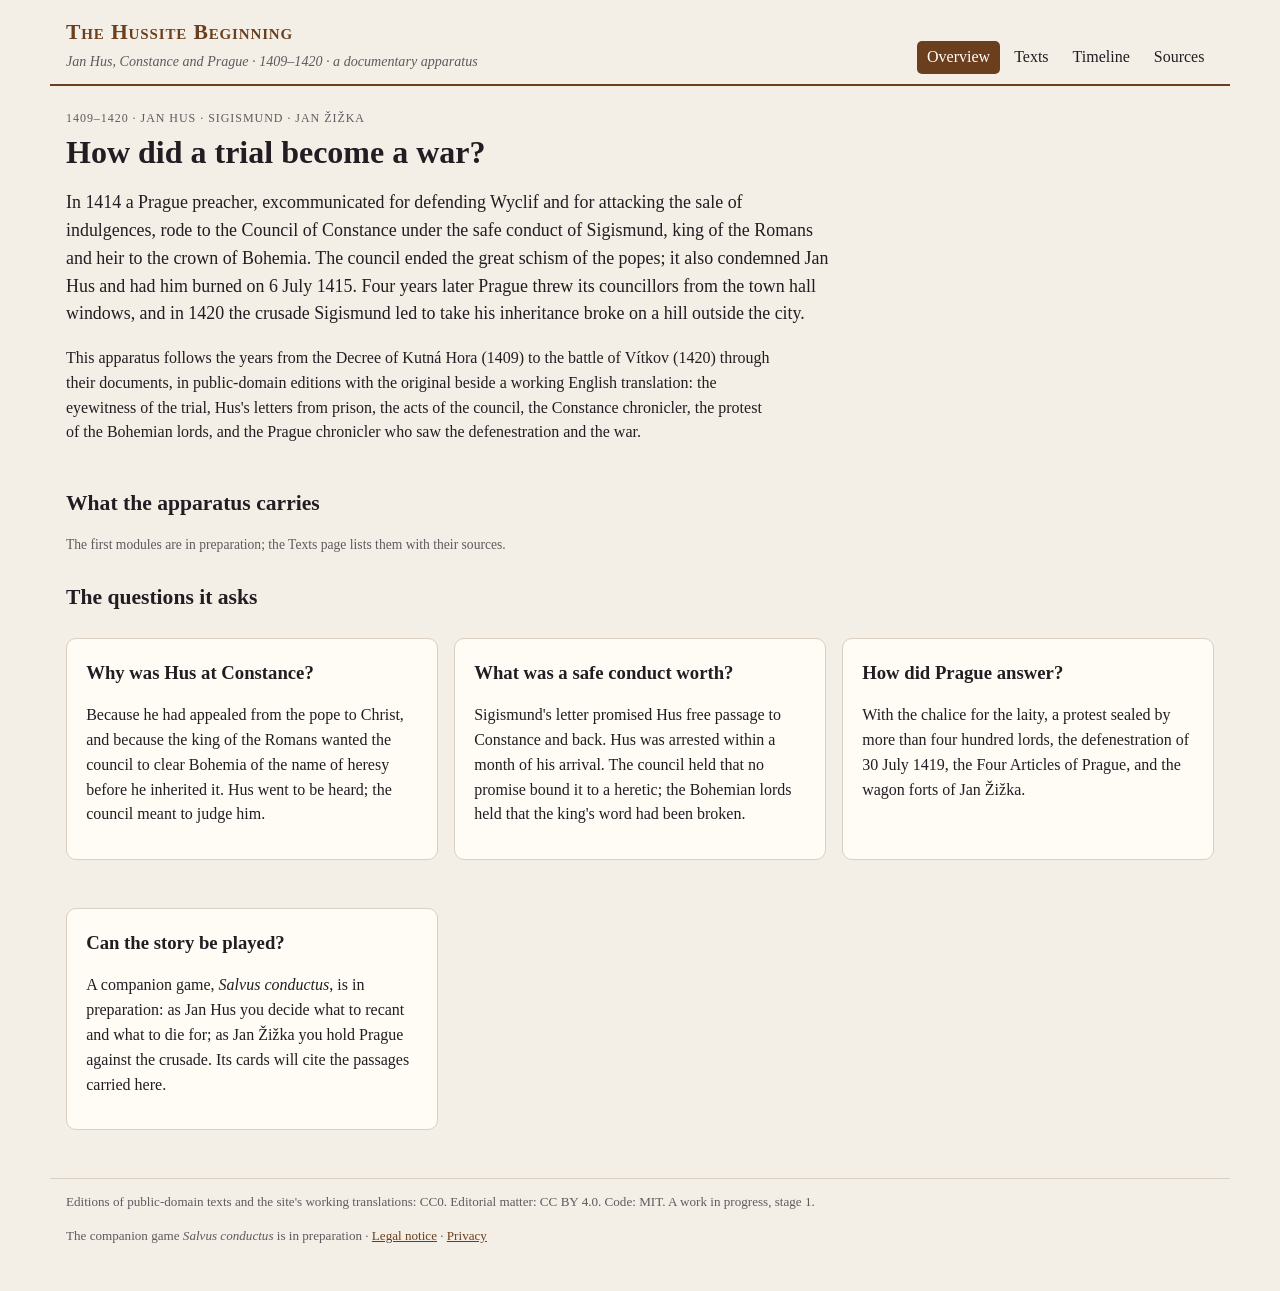
==== index.html @ e21b1469 "Scaffold: overview, planned modules, timeline 1409-1420, legal page Co-Authored-By: Claude Opus 5.5 " ====
<!doctype html>
<html lang="en">
<head>
<meta charset="utf-8">
<meta name="viewport" content="width=device-width, initial-scale=1">
<title>The Hussite Beginning</title>
<meta name="description" content="A documentary apparatus for the beginning of the Hussite revolution, 1409–1420: Jan Hus at the Council of Constance, his letters and his trial, the protest of the Bohemian lords, the defenestration of Prague and Jan Žižka, in public-domain editions with the original beside the English.">
<meta property="og:type" content="website">
<meta property="og:url" content="https://the-hussite-beginning.netlify.app/">
<meta property="og:title" content="The Hussite Beginning">
<meta property="og:description" content="How did a trial become a war? Jan Hus, the Council of Constance and the first Hussite years, 1409–1420, in their documents, with the original beside a working English translation.">
<link rel="stylesheet" href="style.css">
</head>
<body>
<header class="top">
  <a class="brand" href="#/">
    <strong>The Hussite Beginning</strong>
    <em>Jan Hus, Constance and Prague · 1409–1420 · a documentary apparatus</em>
  </a>
  <nav>
    <a href="#/">Overview</a>
    <a href="#/texts">Texts</a>
    <a href="#/compare" id="navCompare" hidden>Compare</a>
    <a href="#/timeline">Timeline</a>
    <a href="#/plates" id="navPlates" hidden>Plates</a>
    <a href="#/sources">Sources</a>
  </nav>
</header>
<main id="view" aria-live="polite"></main>
<footer>
  <p>Editions of public-domain texts and the site's working translations: CC0. Editorial matter: CC BY 4.0. Code: MIT. A work in progress, stage 1.</p>
  <p>The companion game <em>Salvus conductus</em> is in preparation · <a href="legal.html#notice">Legal notice</a> · <a href="legal.html#privacy">Privacy</a></p>
</footer>
<script src="app.js"></script>
</body>
</html>
---- style.css ----
:root{
  --paper:#f4efe6; --panel:#fffcf6; --ink:#231c22; --ink2:#62585f; --line:#dacfc0;
  --red:#6b3f1d; --gold:#8a6d2f; --sea:#2f5d62;
  --council:#8c1c2b; --reform:#3f5a2a; --crown:#2f4f7a; --hussites:#6b3f1d; --reception:#7a7064;
  --serif:"Iowan Old Style","Palatino Linotype",Palatino,"Book Antiqua",Georgia,serif;
}
*{box-sizing:border-box}
body{margin:0; background:var(--paper); color:var(--ink); font-family:var(--serif); line-height:1.55}
a{color:var(--red)}
.top{display:flex; justify-content:space-between; align-items:flex-end; flex-wrap:wrap; gap:.6rem 1.5rem;
  max-width:1180px; margin:0 auto; padding:1rem 16px .6rem; border-bottom:2px solid var(--red)}
.brand{text-decoration:none; color:inherit}
.brand strong{display:block; font-size:1.35rem; color:var(--red); font-variant:small-caps; letter-spacing:.04em}
.brand em{font-size:.88rem; color:var(--ink2)}
.top nav{display:flex; gap:.3rem; flex-wrap:wrap}
.top nav a{text-decoration:none; color:var(--ink); padding:.25rem .6rem; border-radius:5px}
.top nav a.on{background:var(--red); color:#fff}
main{max-width:1180px; margin:0 auto; padding:1.2rem 16px 2rem}
footer{max-width:1180px; margin:0 auto; padding:0 16px 2rem; font-size:.82rem; color:var(--ink2); border-top:1px solid var(--line)}
h1{font-size:2rem; margin:.2rem 0 .6rem; line-height:1.2}
h2{font-size:1.35rem; margin:1.6rem 0 .5rem}
h3{margin:.2rem 0 .3rem}
.lede{font-size:1.12rem; max-width:48rem}
.fine{font-size:.85rem; color:var(--ink2)}
.tag{font-size:.75rem; letter-spacing:.08em; text-transform:uppercase; color:var(--ink2)}
.panel{background:var(--panel); border:1px solid var(--line); border-radius:10px; padding:1rem 1.2rem; margin:1rem 0}
.readable{max-width:44rem}
.grid{display:grid; gap:1rem}
.g2{grid-template-columns:repeat(auto-fill,minmax(300px,1fr))}
.g4{grid-template-columns:repeat(auto-fill,minmax(210px,1fr))}
.card{background:var(--panel); border:1px solid var(--line); border-radius:10px; padding:.9rem 1rem; text-decoration:none; color:inherit; display:block}
a.card:hover{border-color:var(--red)}
.card.planned{opacity:.72; border-style:dashed}
.side{display:inline-block; font-size:.72rem; padding:0 .45rem; border-radius:99px; color:#fff; letter-spacing:.03em}
.side.council{background:var(--council)} .side.reform{background:var(--reform)} .side.crown{background:var(--crown)}
.side.hussites{background:var(--hussites)} .side.reception{background:var(--reception)}
.hero{display:grid; grid-template-columns:minmax(0,1.5fr) minmax(0,1fr); gap:1.5rem; align-items:start}
.hero.one{grid-template-columns:1fr}
.hero img{width:100%; border-radius:8px; border:1px solid var(--line)}
figure{margin:0}
figcaption{font-size:.85rem; color:var(--ink2); margin-top:.4rem}
.quote{border-left:3px solid var(--red); padding:.2rem 0 .2rem 1rem; margin:1rem 0; font-style:italic}
/* reader */
.toc{display:flex; flex-wrap:wrap; gap:.4rem; margin:.6rem 0 1rem}
.toc a{border:1px solid var(--line); border-radius:6px; padding:.2rem .6rem; text-decoration:none; color:var(--ink); background:var(--panel); font-size:.9rem}
.toc a.on{border-color:var(--red); background:var(--red); color:#fff}
.langbar{display:flex; gap:.3rem; margin:.4rem 0 1rem}
.langbar button{font:inherit; font-size:.85rem; background:var(--panel); border:1px solid var(--line); border-radius:6px; padding:.2rem .7rem; cursor:pointer}
.langbar button.on{background:var(--ink); color:var(--paper); border-color:var(--ink)}
.unit{display:grid; grid-template-columns:4.6rem minmax(0,1fr); gap:.3rem .8rem; padding:.55rem 0; border-bottom:1px dotted var(--line)}
.unit .num{font-size:.78rem; color:var(--ink2); text-align:right; padding-top:.2rem}
.unit .num a{color:inherit; text-decoration:none}
.unit .pg{display:block; font-size:.7rem; line-height:1.25; margin-top:.3rem; color:var(--ink2); opacity:.85}
.unit.hl{background:#efdfe6}
.unit .cols{display:grid; grid-template-columns:1fr 1fr; gap:1.2rem}
.unit .cols.one{grid-template-columns:1fr}
.unit .orig{color:var(--ink2)}
.unit .orig[lang=grc]{font-family:"Gentium Plus","Gentium Book Plus","Palatino Linotype","GFS Didot","Times New Roman",serif; color:var(--ink); font-size:1.02em; line-height:1.6}
.unit.label .text{font-variant:small-caps; letter-spacing:.03em; font-weight:600; color:var(--red)}
.unit h4{margin:0 0 .3rem; font-size:.95rem; color:var(--red)}
.unit .text,.unit .orig{white-space:pre-line}
.unit .orig[dir=rtl]{font-family:"Traditional Arabic","Sakkal Majalla","Noto Naskh Arabic","Geeza Pro",serif; font-size:1.3em; line-height:1.9; color:var(--ink)}
.unit .translit{margin-top:.5rem; font-size:.88em; font-style:italic; color:var(--ink2)}
.note{grid-column:2; font-size:.84rem; color:var(--ink2); border-left:2px solid var(--gold); padding-left:.6rem}
.hinweis{font-size:.9rem}
/* timeline */
.tl{position:relative; margin:1rem 0 0 .6rem; padding-left:1.4rem; border-left:2px solid var(--line)}
.st{position:relative; margin:0 0 1.2rem; display:grid; grid-template-columns:minmax(0,1fr) 140px; gap:1rem; align-items:start}
.st::before{content:""; position:absolute; left:-1.95rem; top:.35rem; width:12px; height:12px; border-radius:50%; background:var(--c,var(--ink)); border:2px solid var(--paper)}
.st .d{font-size:.82rem; color:var(--ink2)}
.st img{width:140px; border-radius:6px; border:1px solid var(--line)}
.st p{margin:.2rem 0}
.legend{display:flex; flex-wrap:wrap; gap:.4rem}
/* plates */
.plate img{width:100%; border-radius:6px; border:1px solid var(--line); background:#fff}
.lightbox{position:fixed; inset:0; background:rgba(20,16,12,.85); display:flex; align-items:center; justify-content:center; padding:16px; z-index:10}
.lightbox img{max-width:100%; max-height:86vh; border-radius:6px}
.lightbox .cap{color:#f5efe2; max-width:44rem; font-size:.9rem; margin-top:.6rem}
.lightbox figure{text-align:center}
/* compare */
.cmp{display:grid; gap:1rem; margin-top:1rem}
.cmp.n2{grid-template-columns:1fr 1fr}
.cmp.n3{grid-template-columns:repeat(3,minmax(0,1fr))}
.cmp.n4{grid-template-columns:1fr 1fr}
.voice{background:var(--panel); border:1px solid var(--line); border-radius:10px; padding:.8rem 1rem}
.vhead{border-bottom:1px solid var(--line); padding-bottom:.5rem; margin-bottom:.5rem}
.vunit{margin:.7rem 0}
.vunit .text{white-space:pre-line}
@media (max-width:760px){
  .cmp.n2,.cmp.n3,.cmp.n4{grid-template-columns:1fr}
  .hero{grid-template-columns:1fr}
  .unit .cols{grid-template-columns:1fr}
  .st{grid-template-columns:1fr}
  .st img{width:110px}
  h1{font-size:1.6rem}
}
@media (prefers-color-scheme: dark){
  :root:not([data-theme="light"]){--paper:#1c171b; --panel:#262026; --ink:#ece4ea; --ink2:#b3a8b0; --line:#43383f; --red:#d9a77c}
  :root:not([data-theme="light"]) .unit.hl{background:#3a2a35}
  :root:not([data-theme="light"]) .top nav a.on, :root:not([data-theme="light"]) .toc a.on{color:#1c171b}
}
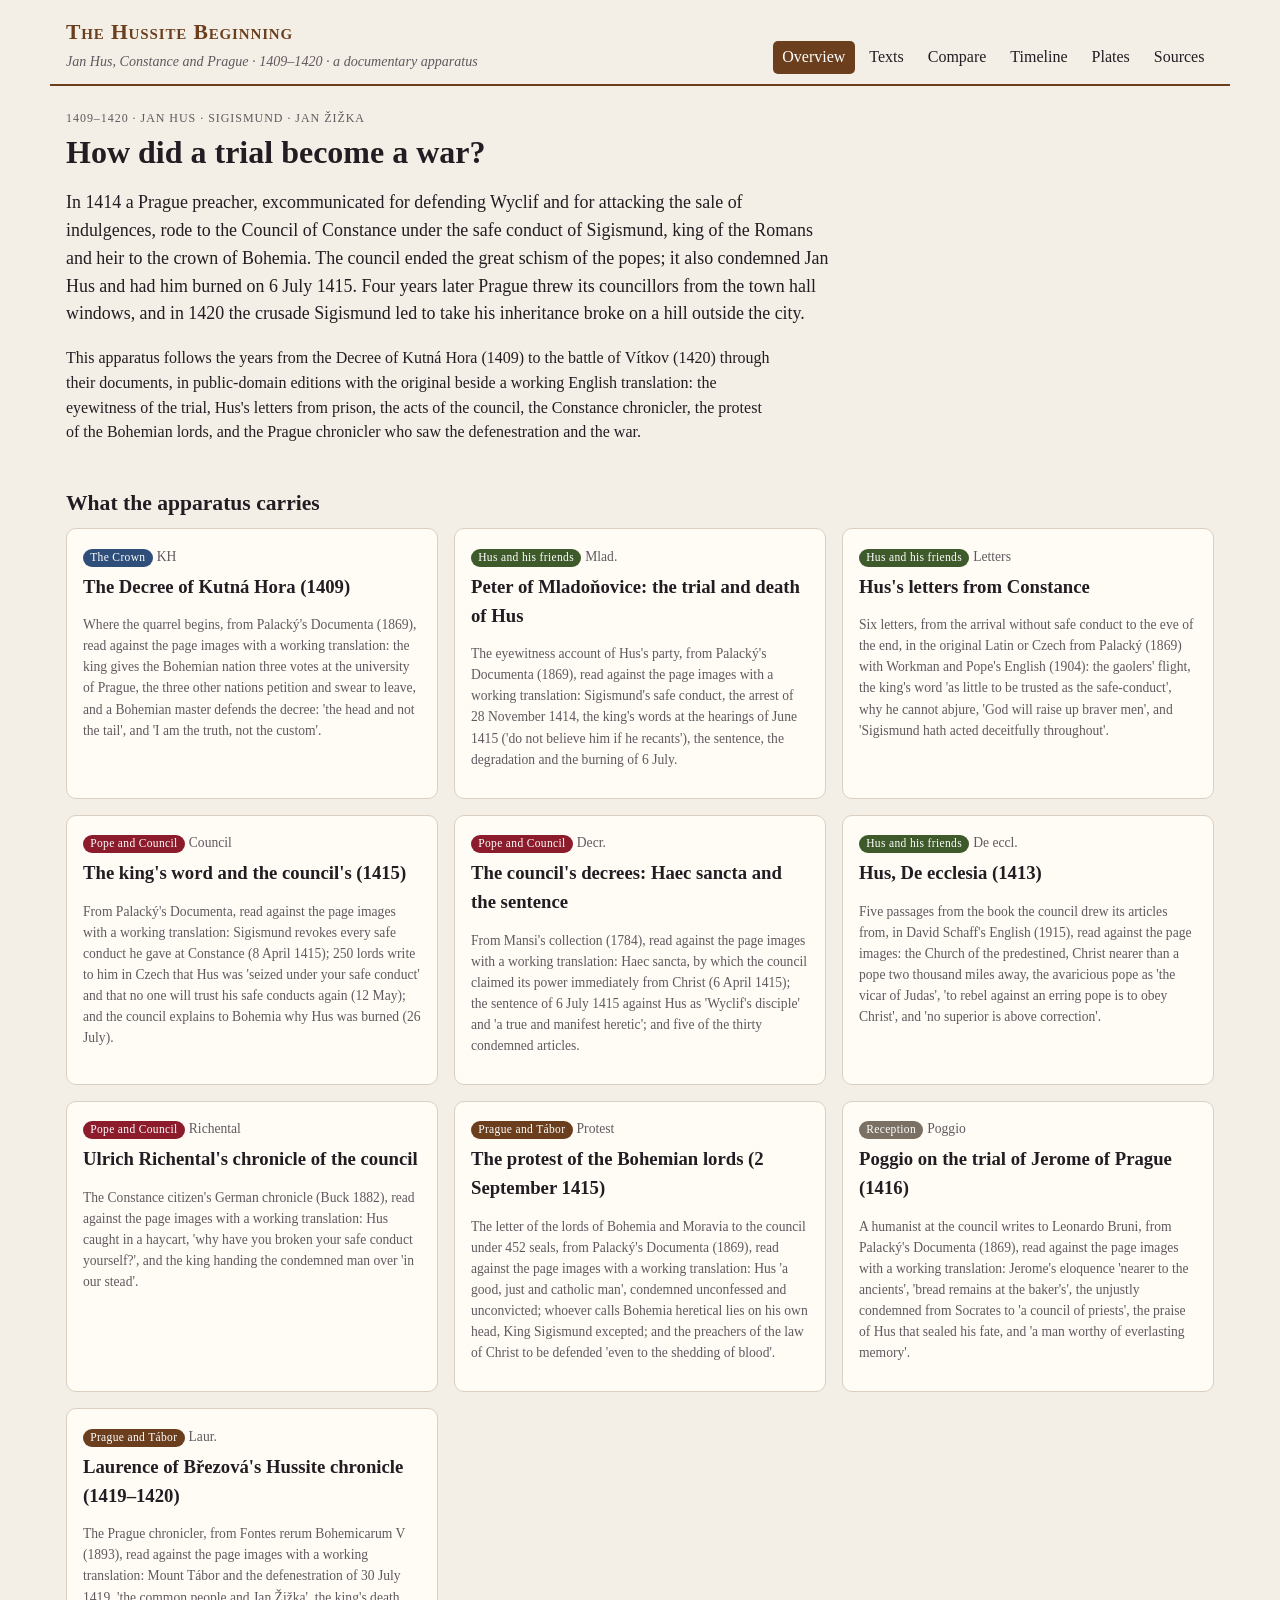
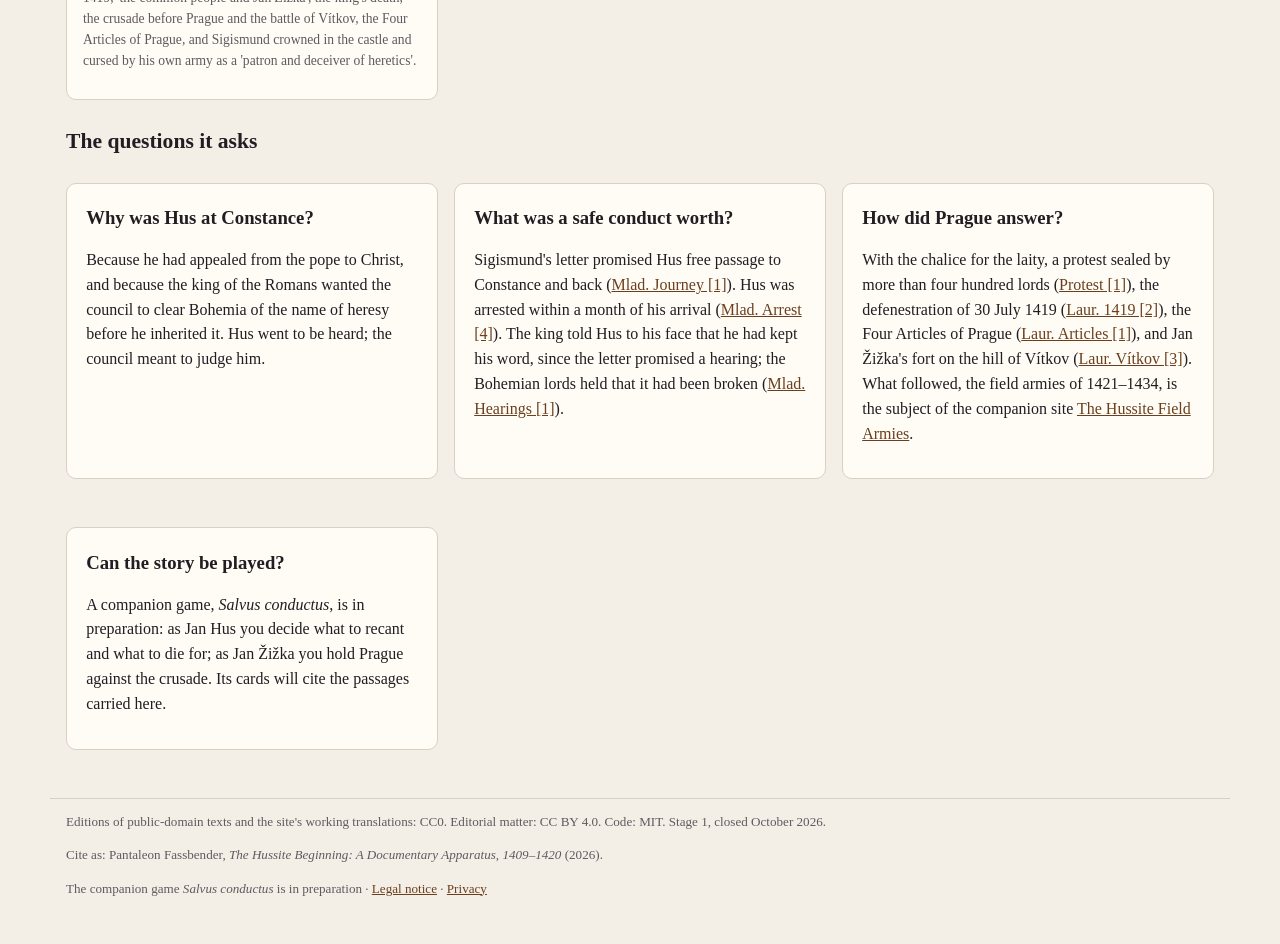
==== commit f307e060: "Close stage 1: ten modules; what is not carried; citation metadata for Zenodo Co-Authored-By: Claude" ====
--- a/index.html
+++ b/index.html
@@ -28,7 +28,8 @@
 </header>
 <main id="view" aria-live="polite"></main>
 <footer>
-  <p>Editions of public-domain texts and the site's working translations: CC0. Editorial matter: CC BY 4.0. Code: MIT. A work in progress, stage 1.</p>
+  <p>Editions of public-domain texts and the site's working translations: CC0. Editorial matter: CC BY 4.0. Code: MIT. Stage 1, closed October 2026.</p>
+  <p>Cite as: Pantaleon Fassbender, <em>The Hussite Beginning: A Documentary Apparatus, 1409–1420</em> (2026).</p>
   <p>The companion game <em>Salvus conductus</em> is in preparation · <a href="legal.html#notice">Legal notice</a> · <a href="legal.html#privacy">Privacy</a></p>
 </footer>
 <script src="app.js"></script>
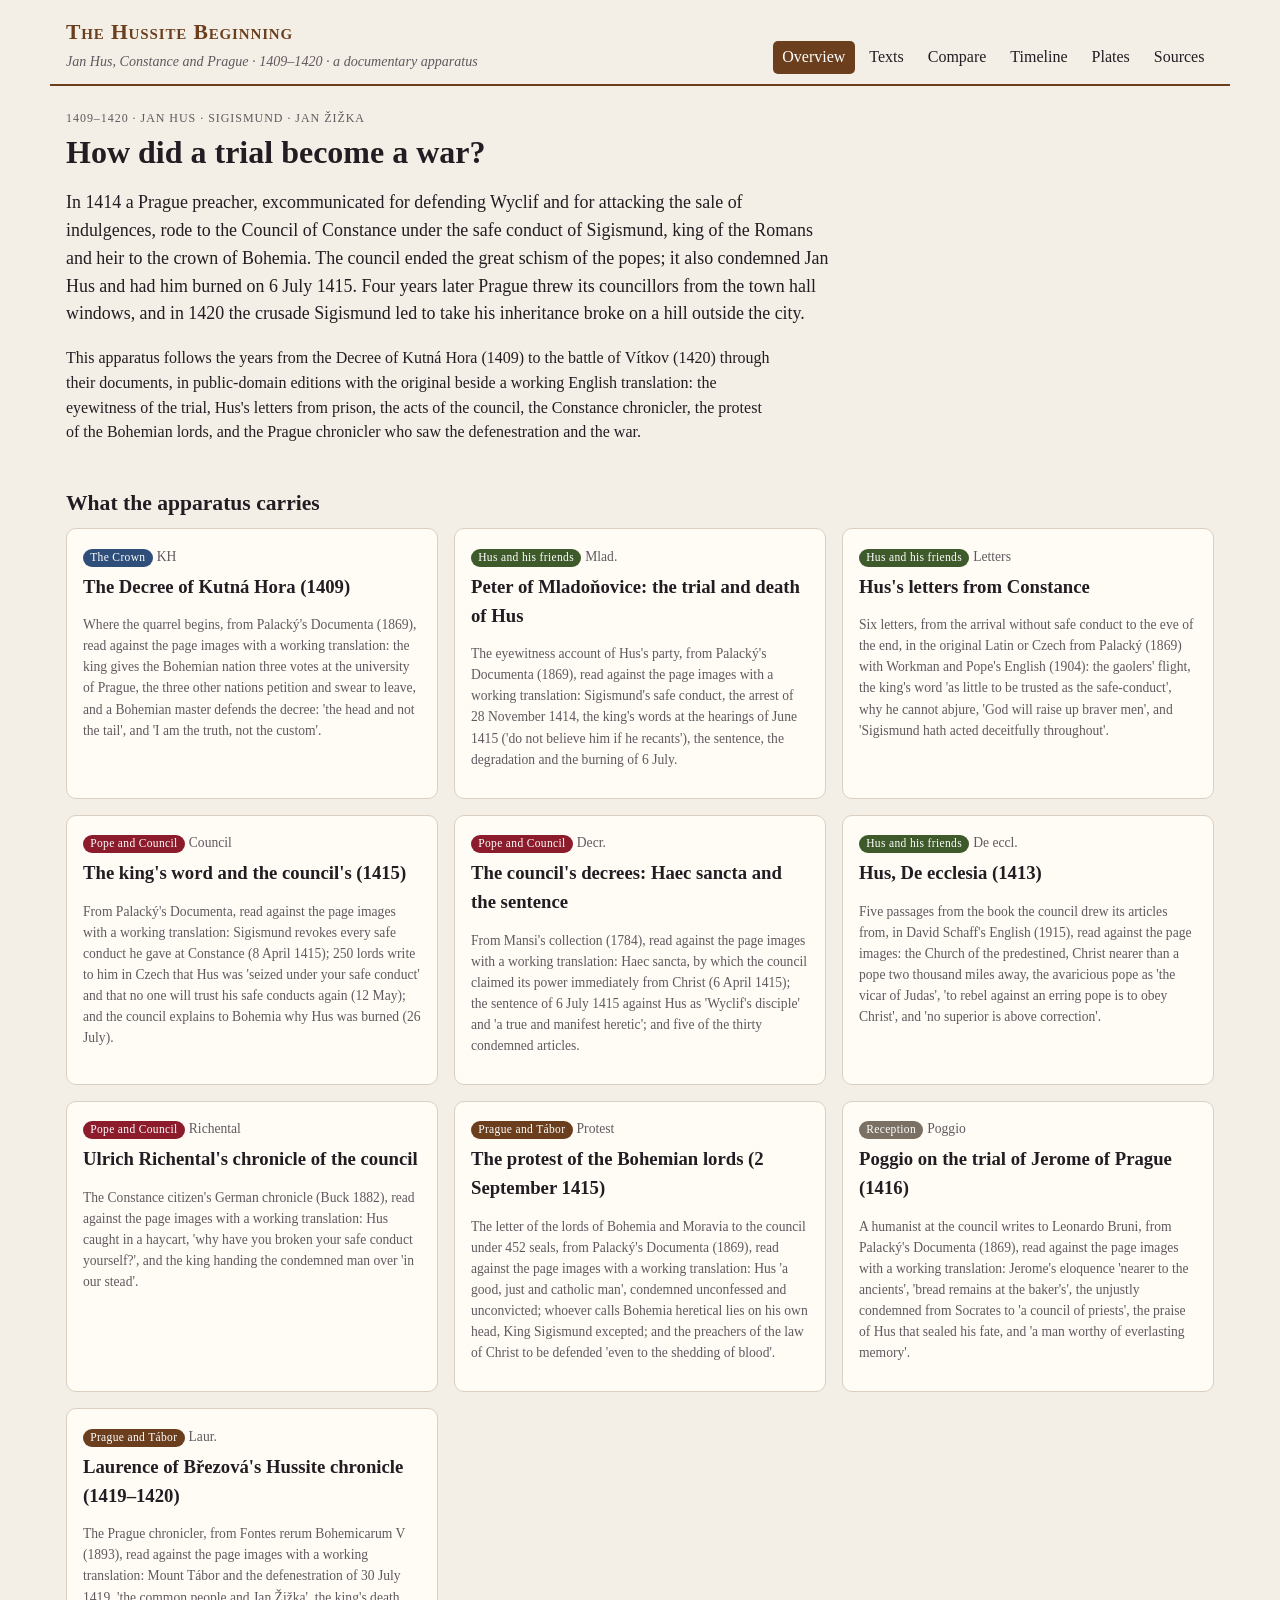
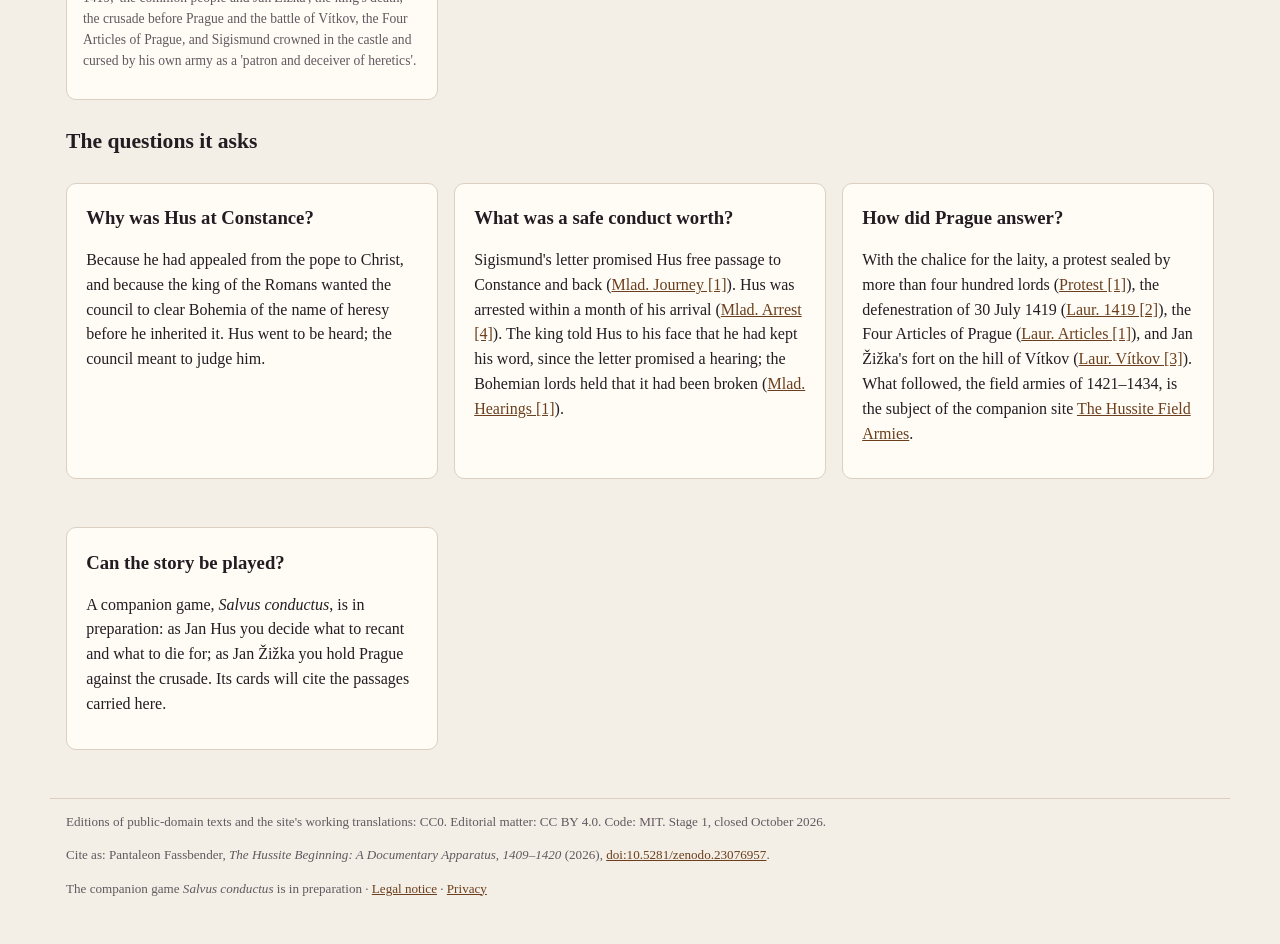
==== commit 2393751c: "DOI: concept 10.5281/zenodo.23076957, v1.0.0 10.5281/zenodo.23076958 Co-Authored-By: Claude Opus 5.5" ====
--- a/index.html
+++ b/index.html
@@ -29,7 +29,7 @@
 <main id="view" aria-live="polite"></main>
 <footer>
   <p>Editions of public-domain texts and the site's working translations: CC0. Editorial matter: CC BY 4.0. Code: MIT. Stage 1, closed October 2026.</p>
-  <p>Cite as: Pantaleon Fassbender, <em>The Hussite Beginning: A Documentary Apparatus, 1409–1420</em> (2026).</p>
+  <p>Cite as: Pantaleon Fassbender, <em>The Hussite Beginning: A Documentary Apparatus, 1409–1420</em> (2026), <a href="https://doi.org/10.5281/zenodo.23076957">doi:10.5281/zenodo.23076957</a>.</p>
   <p>The companion game <em>Salvus conductus</em> is in preparation · <a href="legal.html#notice">Legal notice</a> · <a href="legal.html#privacy">Privacy</a></p>
 </footer>
 <script src="app.js"></script>
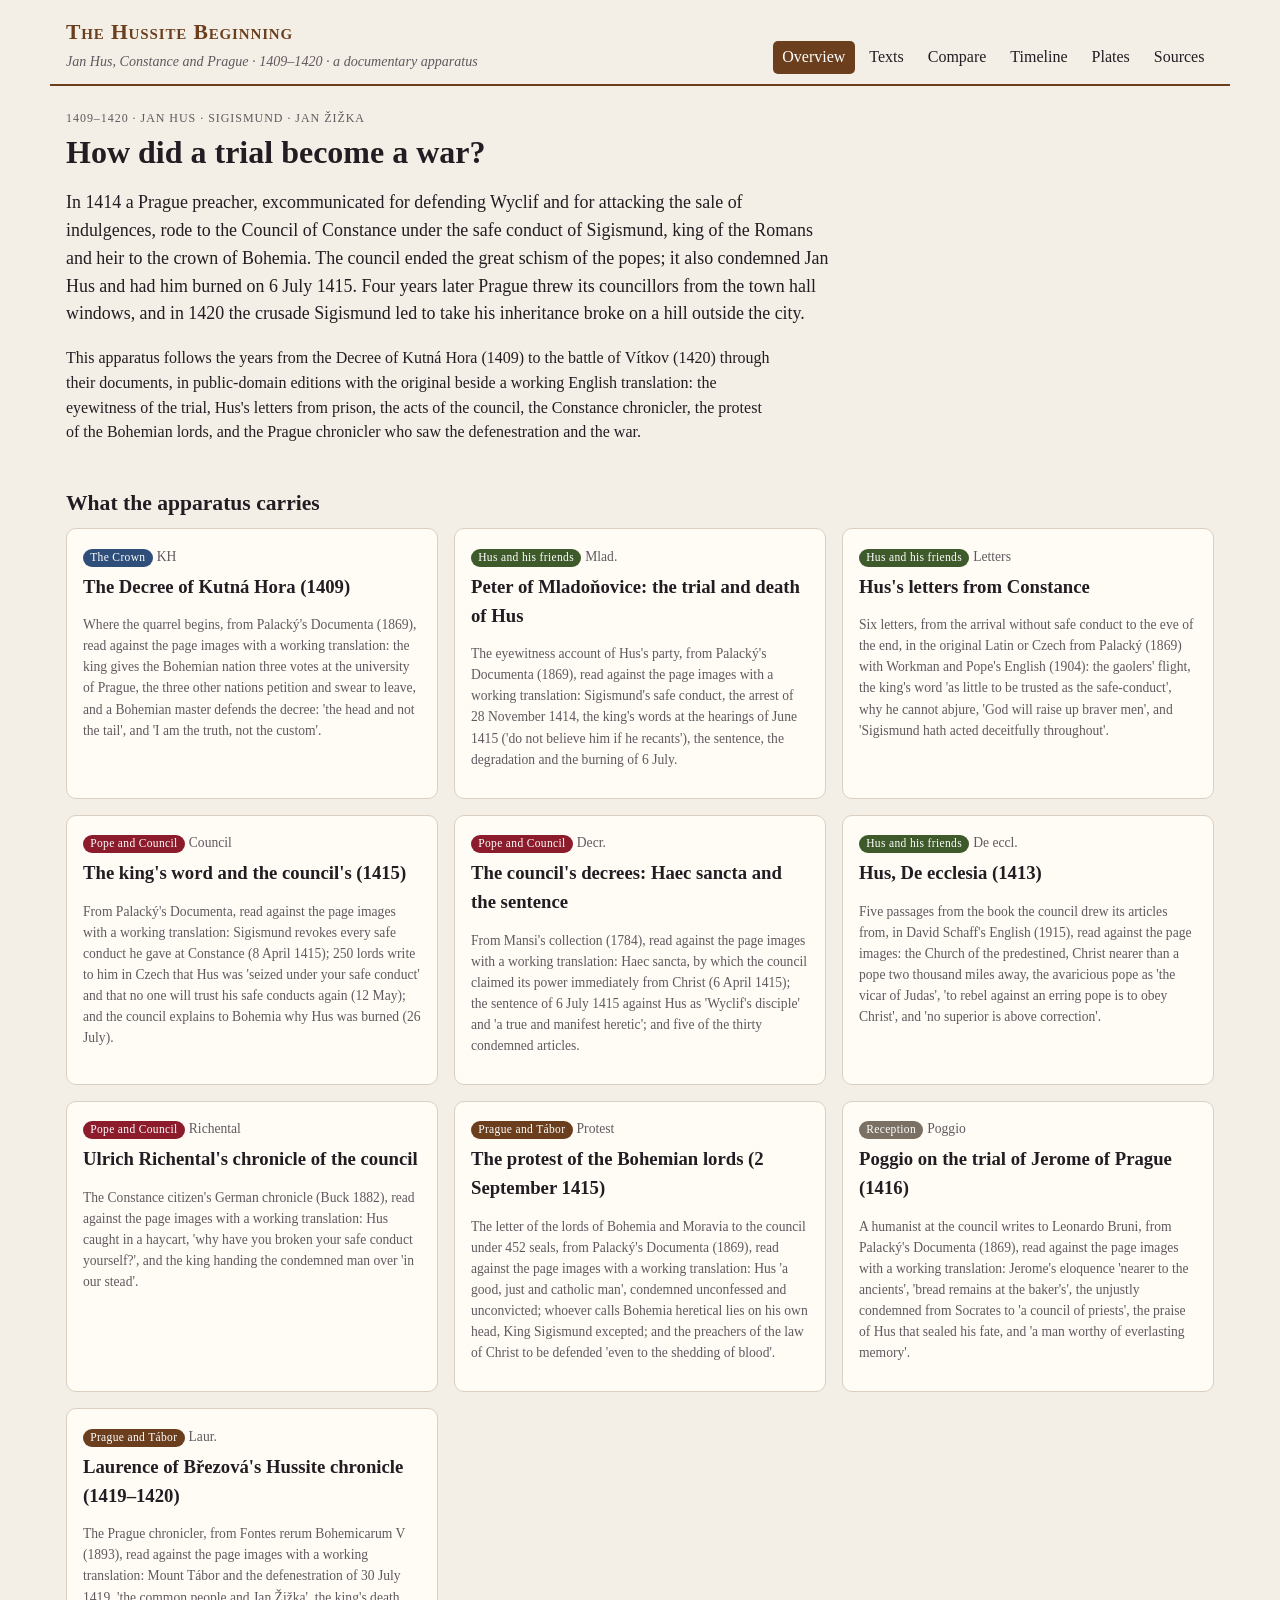
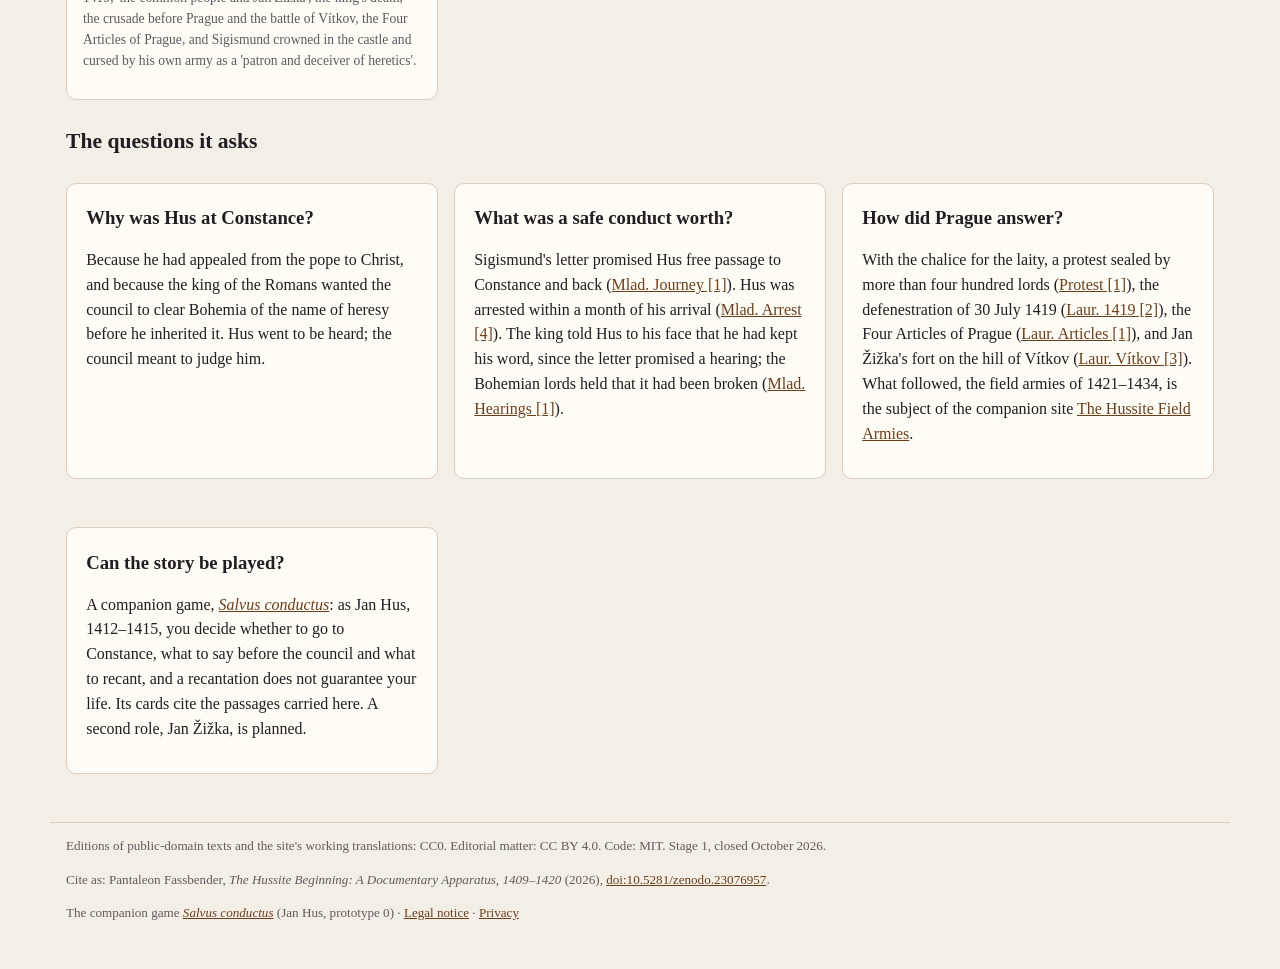
==== commit ef8063ca: "Link the companion game: Salvus conductus, prototype 0 (Jan Hus) Co-Authored-By: Claude Opus 5.5 <no" ====
--- a/index.html
+++ b/index.html
@@ -30,7 +30,7 @@
 <footer>
   <p>Editions of public-domain texts and the site's working translations: CC0. Editorial matter: CC BY 4.0. Code: MIT. Stage 1, closed October 2026.</p>
   <p>Cite as: Pantaleon Fassbender, <em>The Hussite Beginning: A Documentary Apparatus, 1409–1420</em> (2026), <a href="https://doi.org/10.5281/zenodo.23076957">doi:10.5281/zenodo.23076957</a>.</p>
-  <p>The companion game <em>Salvus conductus</em> is in preparation · <a href="legal.html#notice">Legal notice</a> · <a href="legal.html#privacy">Privacy</a></p>
+  <p>The companion game <a href="https://salvus-conductus.netlify.app/"><em>Salvus conductus</em></a> (Jan Hus, prototype 0) · <a href="legal.html#notice">Legal notice</a> · <a href="legal.html#privacy">Privacy</a></p>
 </footer>
 <script src="app.js"></script>
 </body>
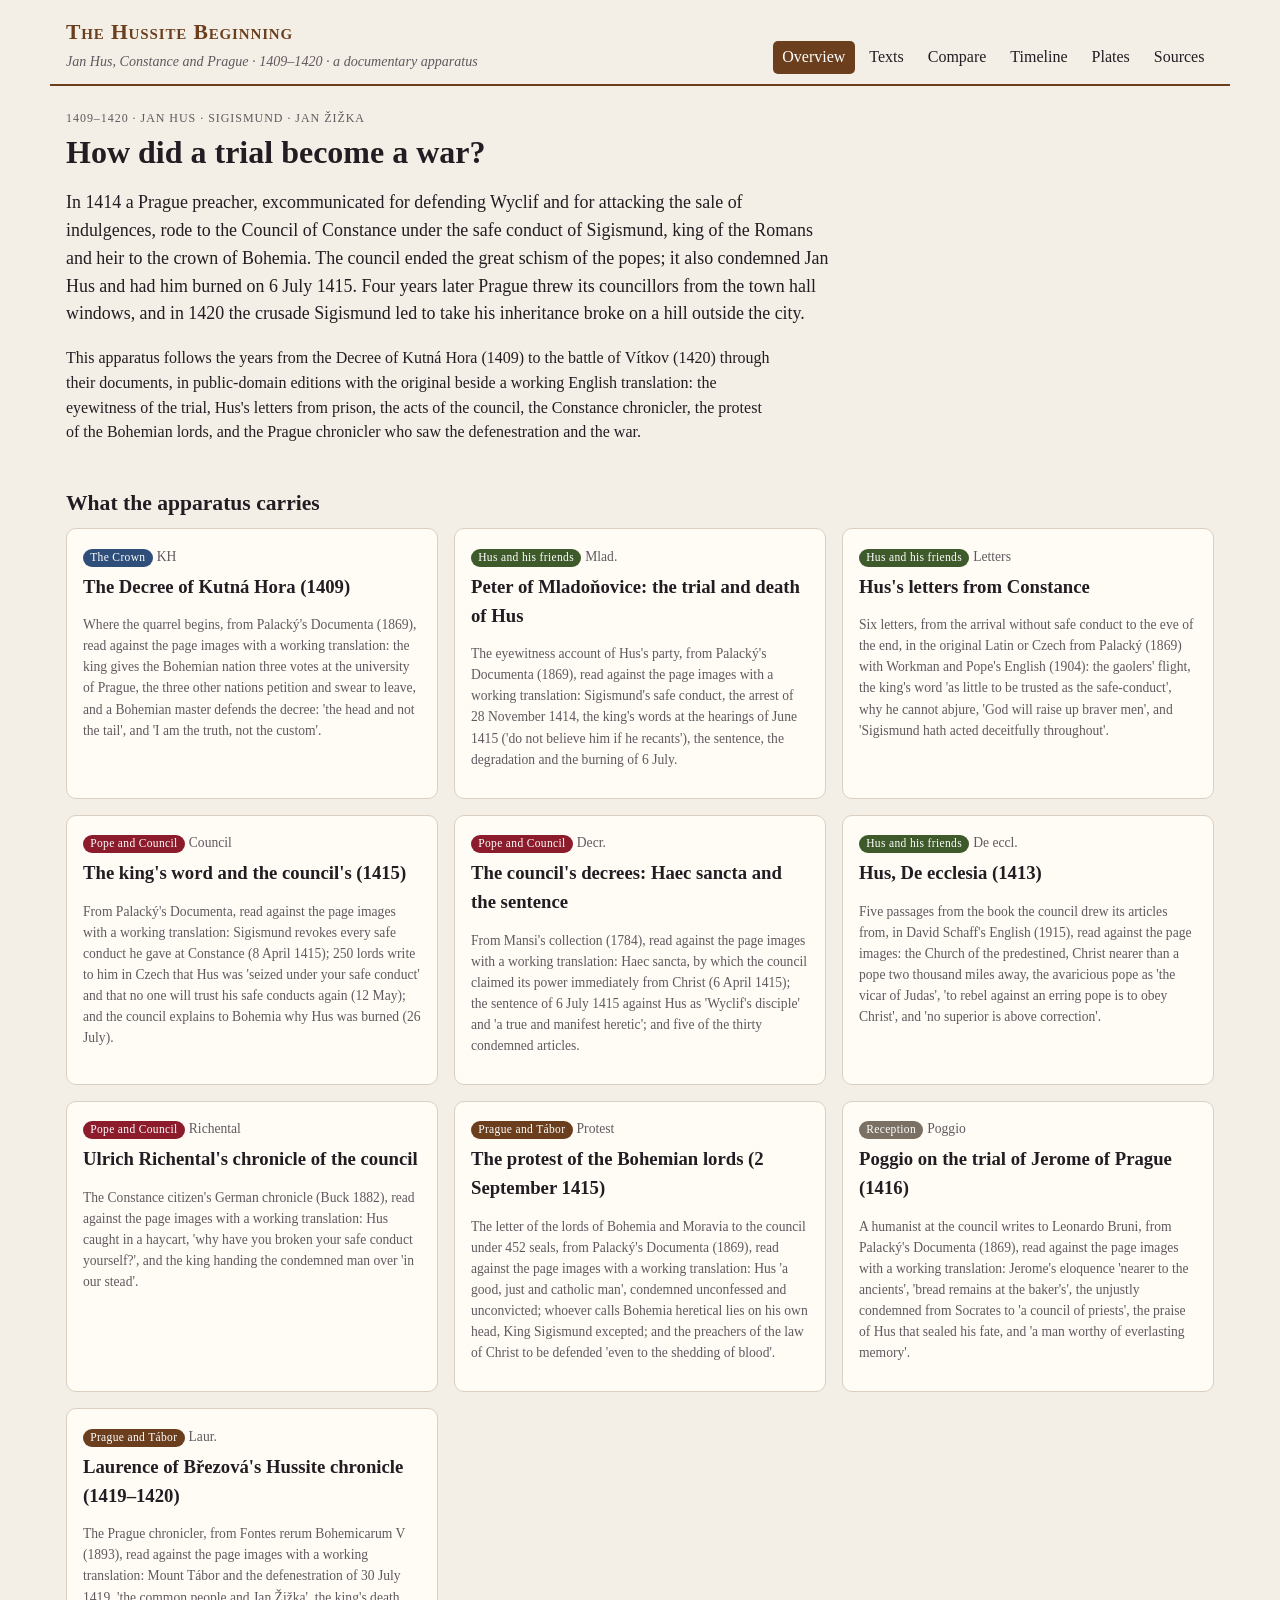
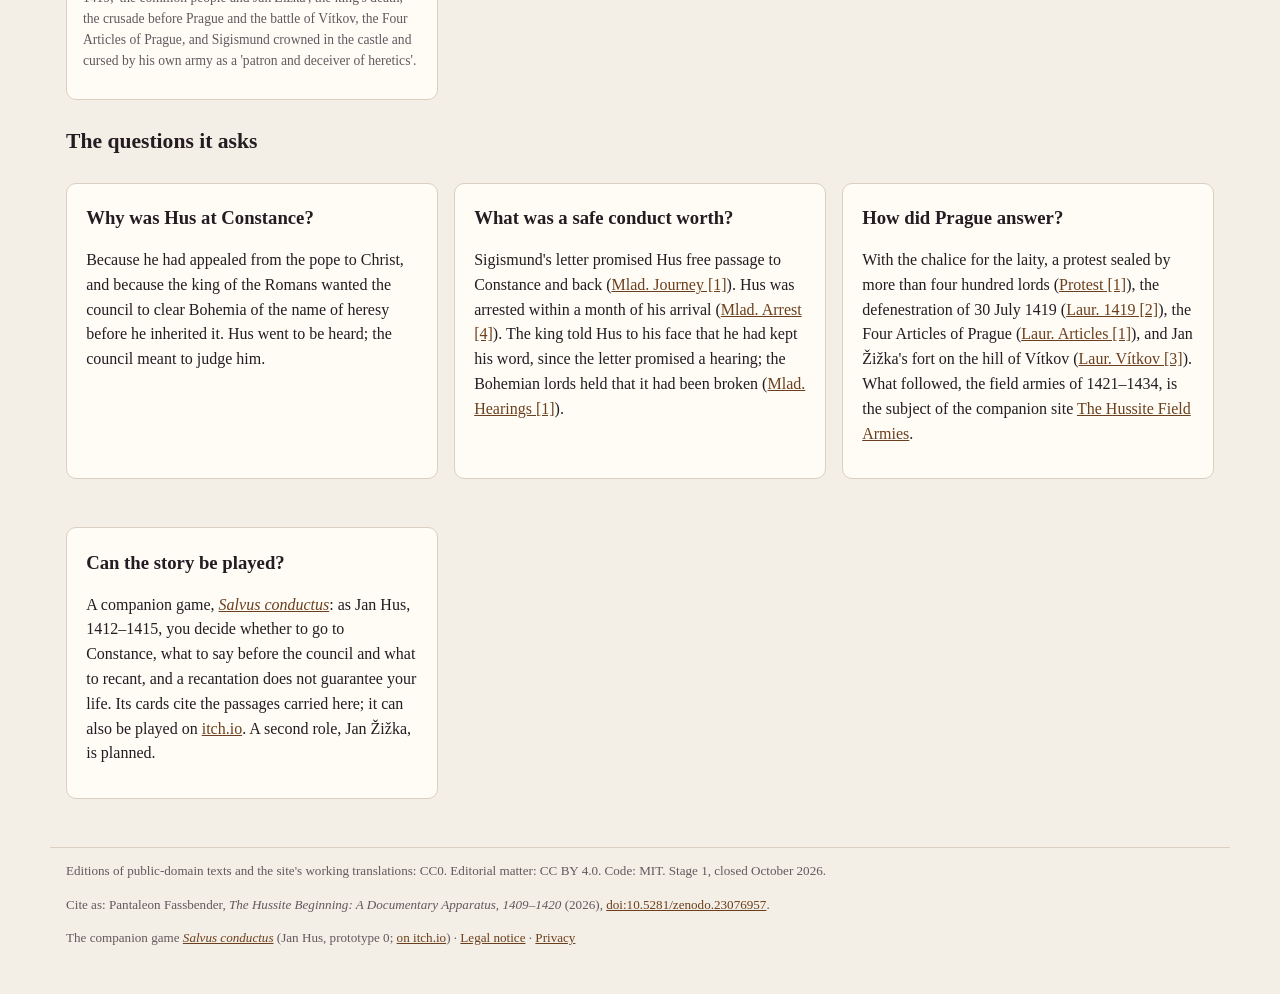
==== commit f5c2e6c9: "Link Salvus conductus on itch.io Co-Authored-By: Claude Opus 5.5 <noreply@anthropic.com>" ====
--- a/index.html
+++ b/index.html
@@ -30,7 +30,7 @@
 <footer>
   <p>Editions of public-domain texts and the site's working translations: CC0. Editorial matter: CC BY 4.0. Code: MIT. Stage 1, closed October 2026.</p>
   <p>Cite as: Pantaleon Fassbender, <em>The Hussite Beginning: A Documentary Apparatus, 1409–1420</em> (2026), <a href="https://doi.org/10.5281/zenodo.23076957">doi:10.5281/zenodo.23076957</a>.</p>
-  <p>The companion game <a href="https://salvus-conductus.netlify.app/"><em>Salvus conductus</em></a> (Jan Hus, prototype 0) · <a href="legal.html#notice">Legal notice</a> · <a href="legal.html#privacy">Privacy</a></p>
+  <p>The companion game <a href="https://salvus-conductus.netlify.app/"><em>Salvus conductus</em></a> (Jan Hus, prototype 0; <a href="https://leofassb.itch.io/salvus-conductus">on itch.io</a>) · <a href="legal.html#notice">Legal notice</a> · <a href="legal.html#privacy">Privacy</a></p>
 </footer>
 <script src="app.js"></script>
 </body>
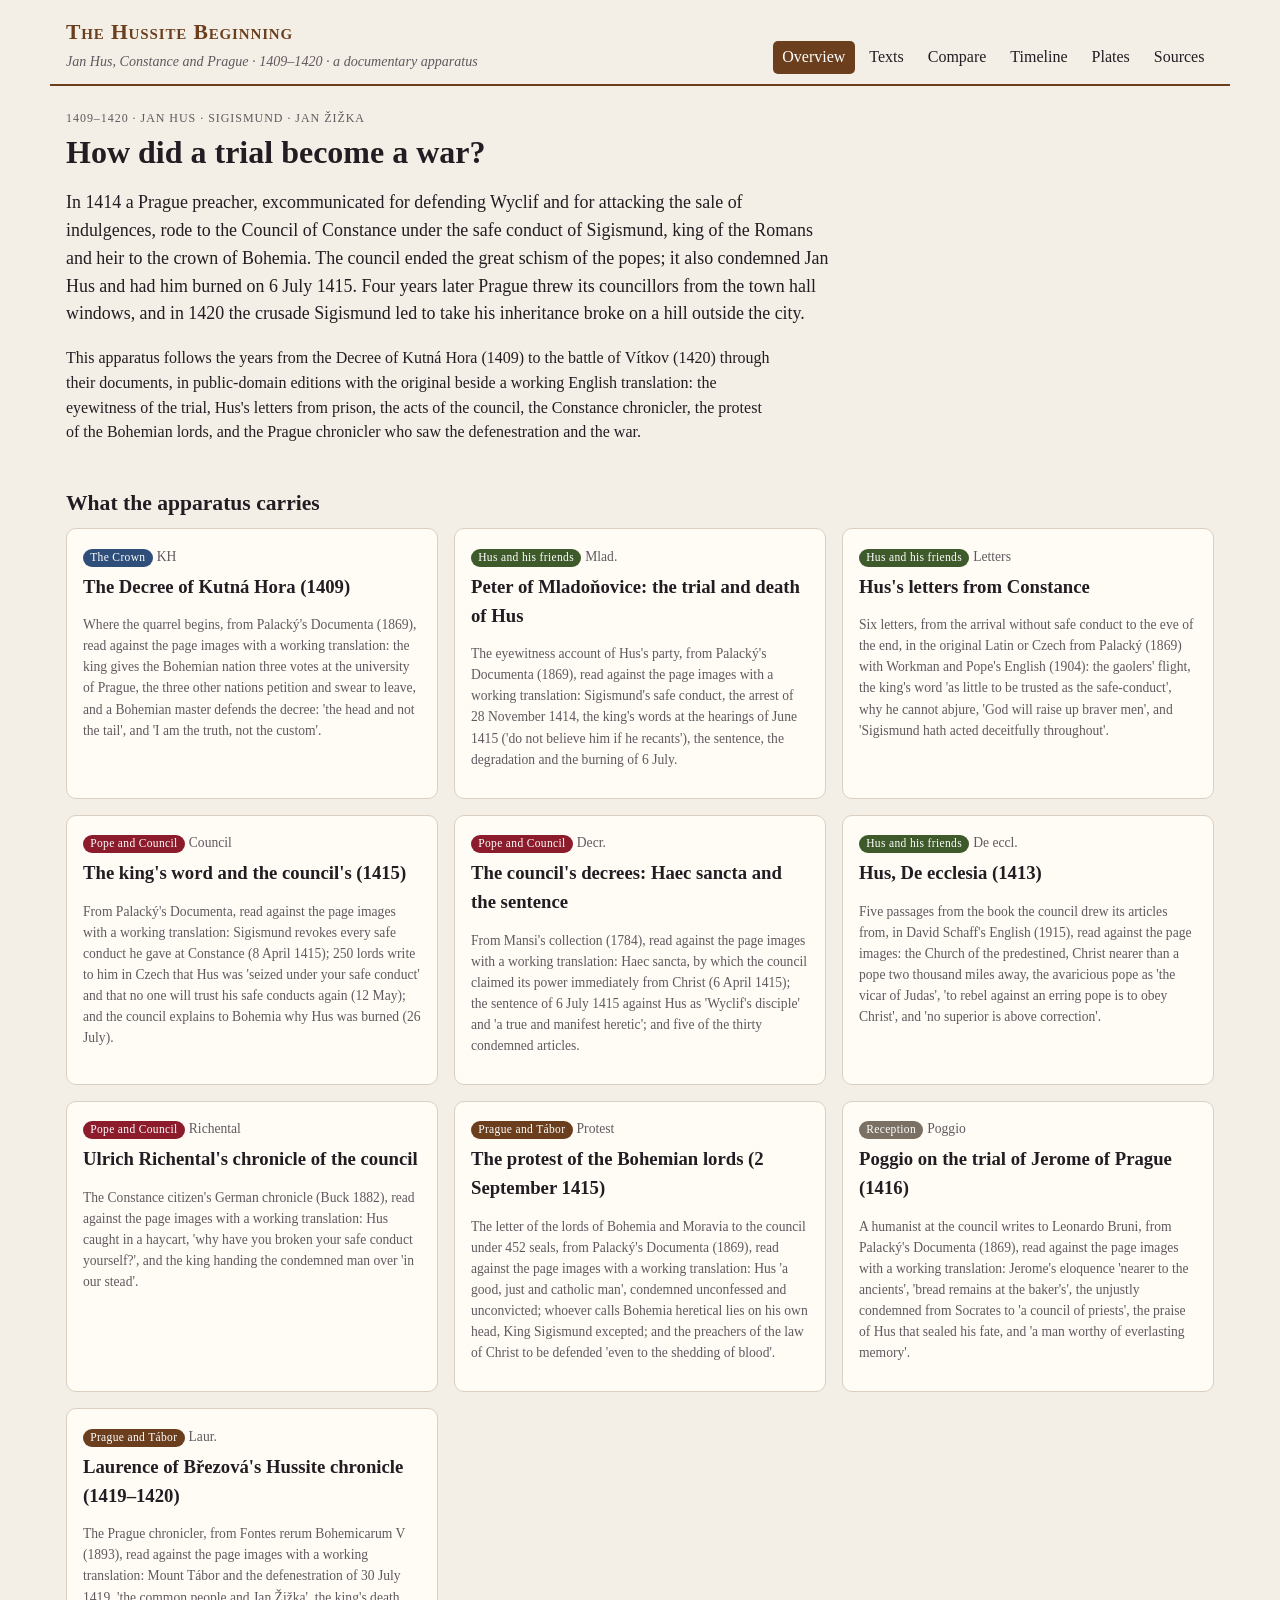
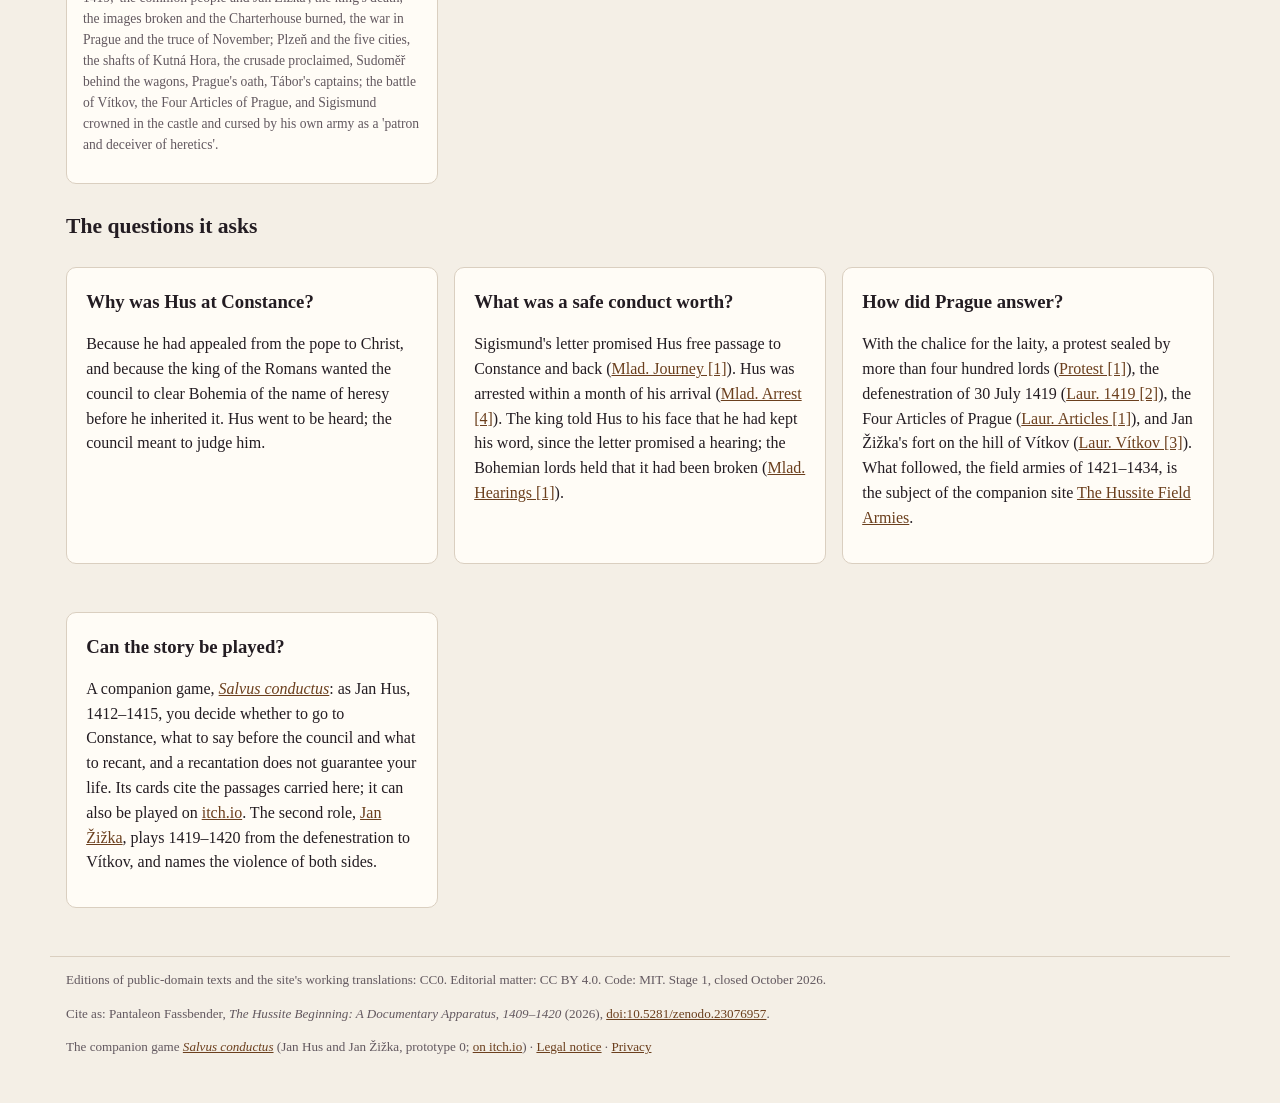
==== commit 52ab97fb: "Link the Žižka role of the companion game Co-Authored-By: Claude Opus 5.5 <noreply@anthropic.com>" ====
--- a/index.html
+++ b/index.html
@@ -30,7 +30,7 @@
 <footer>
   <p>Editions of public-domain texts and the site's working translations: CC0. Editorial matter: CC BY 4.0. Code: MIT. Stage 1, closed October 2026.</p>
   <p>Cite as: Pantaleon Fassbender, <em>The Hussite Beginning: A Documentary Apparatus, 1409–1420</em> (2026), <a href="https://doi.org/10.5281/zenodo.23076957">doi:10.5281/zenodo.23076957</a>.</p>
-  <p>The companion game <a href="https://salvus-conductus.netlify.app/"><em>Salvus conductus</em></a> (Jan Hus, prototype 0; <a href="https://leofassb.itch.io/salvus-conductus">on itch.io</a>) · <a href="legal.html#notice">Legal notice</a> · <a href="legal.html#privacy">Privacy</a></p>
+  <p>The companion game <a href="https://salvus-conductus.netlify.app/"><em>Salvus conductus</em></a> (Jan Hus and Jan Žižka, prototype 0; <a href="https://leofassb.itch.io/salvus-conductus">on itch.io</a>) · <a href="legal.html#notice">Legal notice</a> · <a href="legal.html#privacy">Privacy</a></p>
 </footer>
 <script src="app.js"></script>
 </body>
